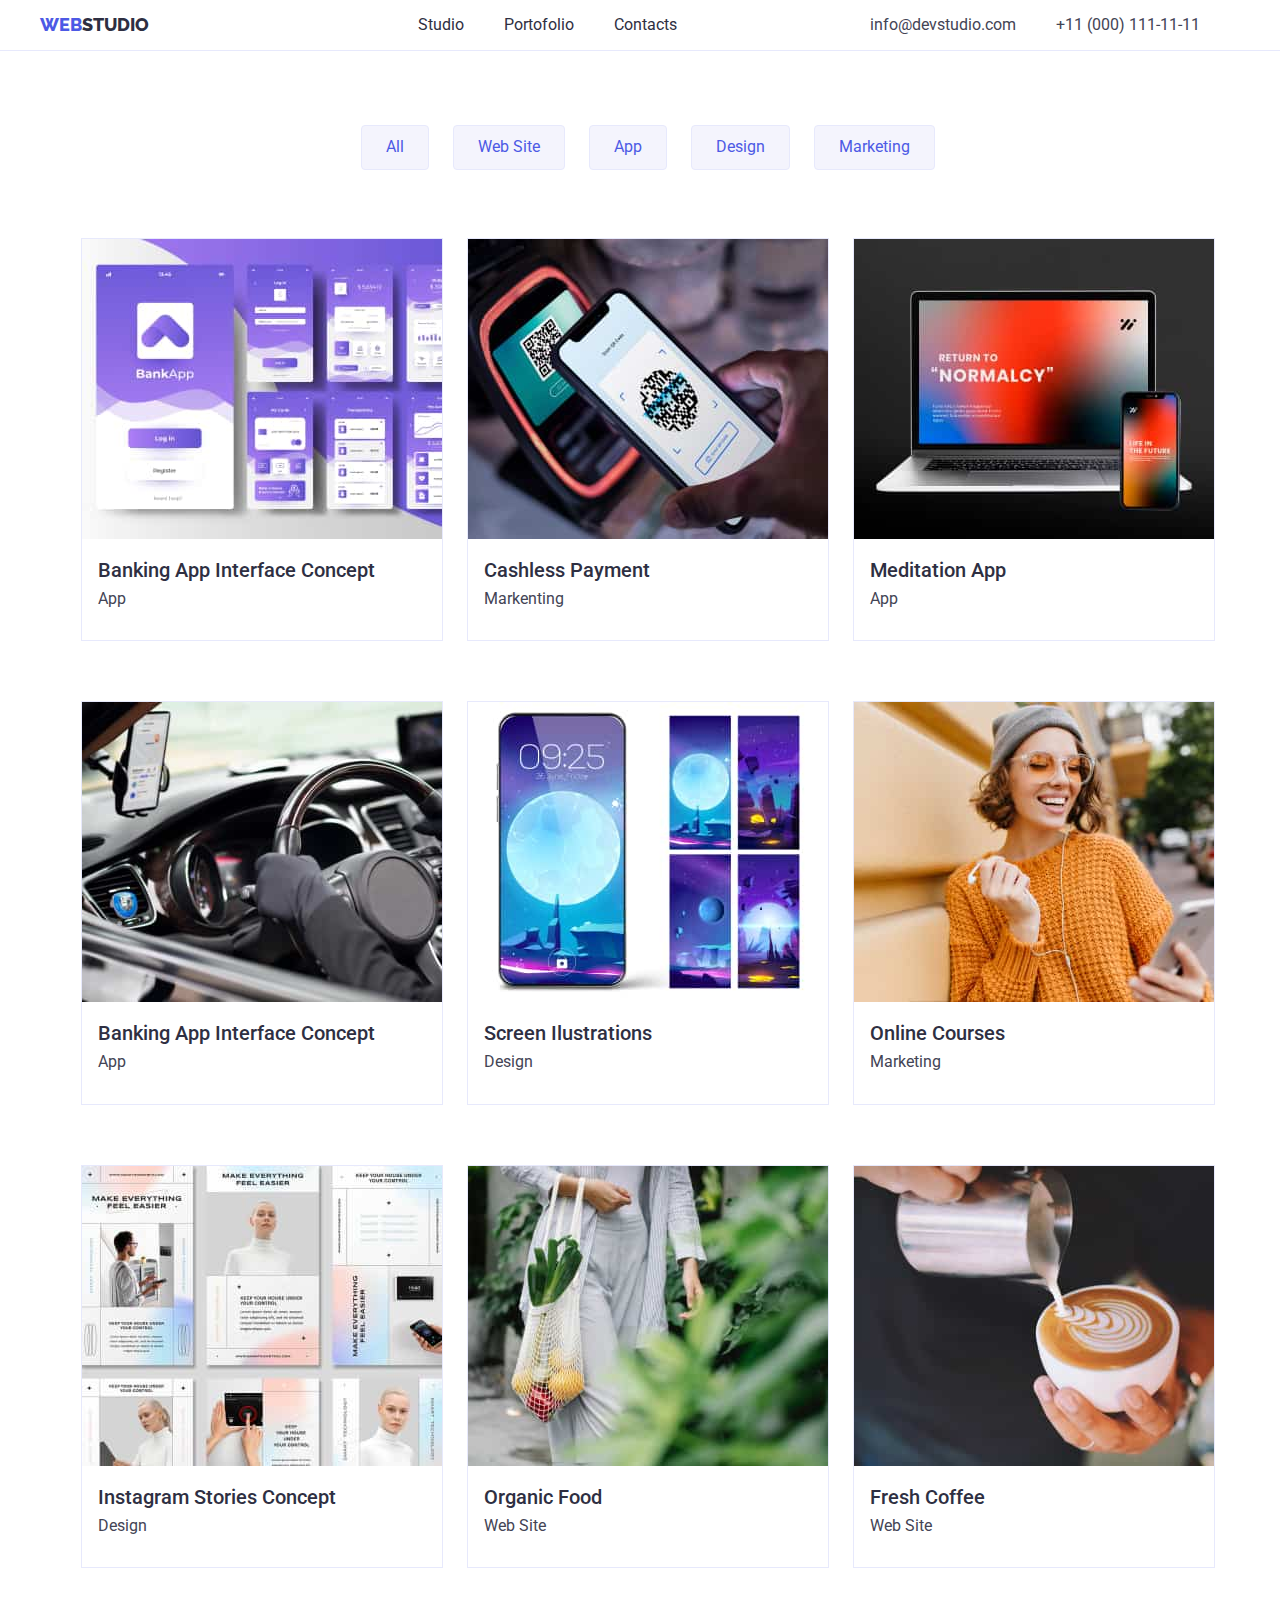
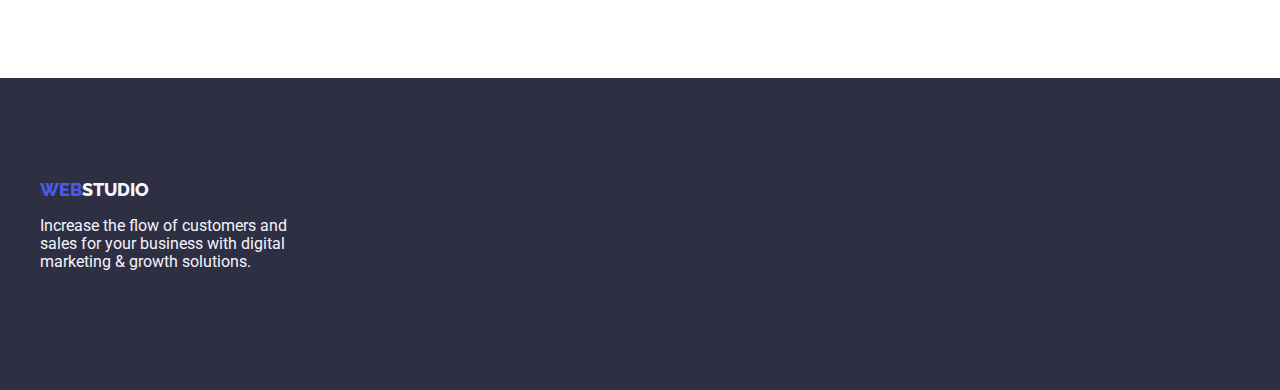
==== portofolio.html @ fc8e598a "Initial commit" ====
<!DOCTYPE html>
<html lang="en">
  <head>
    <meta charset="UTF-8" />
    <meta name="viewport" content="width=device-width, initial-scale=1.0" />
    <title>Portofoliu</title>
    <link
      rel="stylesheet"
      href="https://cdnjs.cloudflare.com/ajax/libs/modern-normalize/1.0.0/modern-normalize.min.css"
    />
    <link rel="stylesheet" href="./css/styles.css" />
    <link
      href="https://fonts.googleapis.com/css?family=Raleway|Roboto"
      rel="stylesheet"
    />
  </head>

  <body>
    <!--Header-->
    <header class="main-header">
      <div class="container">
        <a class="logo-site" href="index.html">STUDIO</a>

        <nav class="main-nav">
          <!-- Navigarea către alte pagini -->
          <ul>
            <li><a href="index.html">Studio</a></li>
            <li><a href="portofolio.html">Portofolio</a></li>
            <li><a href="contacts.html">Contacts</a></li>
          </ul>
        </nav>
        <div class="contact">
          <a href="mailto:info@devstudio.com">info@devstudio.com</a>
          <a href="tel:+11000111-11-11">+11 (000) 111-11-11</a>
        </div>
      </div>
    </header>

    <!--Main-->
    <main>
      <!--Filters section-->
      <section class="filters-section">
        <div class="container">
          <ul>
            <li><button class="button-selection" type="button">All</button></li>
            <li>
              <button class="button-selection" type="button">Web Site</button>
            </li>
            <li><button class="button-selection" type="button">App</button></li>
            <li>
              <button class="button-selection" type="button">Design</button>
            </li>
            <li>
              <button class="button-selection" type="button">Marketing</button>
            </li>
          </ul>
        </div>
      </section>
      <!--First row section-->
      <section class="row-section first-row-section">
        <div class="container">
          <ul>
            <li>
              <img
                src="./images/banking-app.jpg"
                alt="Banking App"
                width="360"
              />
              <h3>Banking App Interface Concept</h3>
              <span>App</span>
            </li>
            <li>
              <img
                src="./images/cashless-payment.jpg"
                alt="Cashless Payment"
                width="360"
              />
              <h3>Cashless Payment</h3>
              <span>Markenting</span>
            </li>
            <li>
              <img
                src="./images/meditation-app.jpg"
                alt="Meditation App"
                width="360"
              />
              <h3>Meditation App</h3>
              <span>App</span>
            </li>
          </ul>
        </div>
      </section>
      <!--Second row section-->
      <section class="row-section second-row-section">
        <div class="container">
          <ul>
            <li>
              <img
                src="./images/taxi-service.jpg"
                alt="Taxi Service"
                width="360"
              />
              <h3>Banking App Interface Concept</h3>
              <span>App</span>
            </li>
            <li>
              <img
                src="./images/screen-ilustrations.jpg"
                alt="Screen Ilustrations"
                width="360"
              />
              <h3>Screen Ilustrations</h3>
              <span>Design</span>
            </li>
            <li>
              <img
                src="./images/online-courses.jpg"
                alt="Online Courses"
                width="360"
              />
              <h3>Online Courses</h3>
              <span>Marketing</span>
            </li>
          </ul>
        </div>
      </section>
      <!--Third row section-->
      <section class="row-section third-row-section">
        <div class="container">
          <ul>
            <li>
              <img
                src="./images/stories-concept.jpg"
                alt="Instagram Stories Concept"
                width="360"
              />
              <h3>Instagram Stories Concept</h3>
              <span>Design</span>
            </li>
            <li>
              <img
                src="./images/organic-food.jpg"
                alt="Organic Food"
                width="360"
              />
              <h3>Organic Food</h3>
              <span>Web Site</span>
            </li>
            <li>
              <img
                src="./images/coffee-cup.jpg"
                alt="Fresh Coffee"
                width="360"
              />
              <h3>Fresh Coffee</h3>
              <span>Web Site</span>
            </li>
          </ul>
        </div>
      </section>
    </main>
    <!--Footer-->
    <footer class="main-footer portofolio">
      <div class="container">
        <a class="logo-site" href="index.html">
          <span class="web">WEB</span>
          <span class="studio"> STUDIO</span>
        </a>
        <p>
          Increase the flow of customers and <br />
          sales for your business with digital <br />
          marketing & growth solutions.
        </p>
      </div>
    </footer>
  </body>
</html>
---- css/styles.css ----
:root {
    --white: #fff;
    --navy-blue: #2E2F42;
    --iris: #4D5AE5;
    --black: #000;
    --cloud: #F4F4FD;
    --ocean: #404BBF;
    --cornflower: #E7E9FC;
    --slate: #434455;
}

.container{
    width: 1200px;
}

body{
    font-family: 'Roboto',
        sans-serif;
}

.main-header {
    background-color: var(--white);
    border-bottom: 1px solid #e7e9fc;
    display: flex;
    justify-content:center;
    align-items: center;
}

.main-header .container{
    display: flex;
    justify-content: space-between;
    align-items: center;
}

.main-header .logo-site {
    font-size: 18px;
    font-family: Raleway;
    font-weight: 800;
    text-decoration: none;
    color: var(--navy-blue);
    margin-right: 76px;
    display: flex;
    justify-content: center;
    align-items: center;
}

.main-header .logo-site::before{
    color: var(--iris);
    content: "WEB";
}

.contact a{
    text-decoration: none;
    color: var(--slate);
    padding-right: 40px;
}

.contact{
    display: flex;
    justify-content:center;
    align-items: center;
}

.main-nav ul{
    display: flex;
    justify-content: space-between;
}

.main-nav li a{
    color: var(--navy-blue);
    text-decoration: none;
}

.main-nav li{
    list-style-type: none;
    margin-right: 40px;
}

section {
    display: flex;
    justify-content: center;
    padding: 94px 0;
    align-items:center;
    text-align: center;
}

.effective-solution-section {
    background-color: var(--navy-blue);
    height: 600px;
}

h1 {
    color: var(--white);
    font-weight: 700;
    font-size: 56px;
    line-height: 107%;
    width: 496px;
    margin-bottom: 48px;
    margin-left: auto;
    margin-right: auto;
}

.button-order {
    background-color: var(--iris);
    color: var(--white);
    padding: 16px 32px;
    margin: 0 auto;
    border-style: none;
    border-radius: 4px;
}

.button-order:hover {
    cursor: pointer;
    transition-duration: 0.4s;
    background-color: var(--cloud);
    color: var(--ocean);
}

.description-section ul{
    display: flex;
}

.description-section li {
    margin-right:24px; 
    list-style-type: none;
}

.description-section{
    margin-bottom: -120px;
}

.description-section h3{
    color: var(--navy-blue);
    font-weight: 500;
    font-size: 20px;
    margin-bottom: 8px;
    text-align: left;
}

h2 {
    color: var(--navy-blue);
    font-weight: 700;
    font-size: 36px;
    margin-bottom: 72px;
    text-align: center;
}

.what-are-we-doing-section ul{
    display: flex;
}

.what-are-we-doing-section li {
    list-style-type: none;
    margin-right: 24px;
}

.our-team-section{
    background-color:var(--cloud) ;
}

.our-team-section ul{
    display: flex;
    justify-content: space-evenly;
}

.our-team-section li {
    list-style-type: none;
    margin-right: 24px;
    background-color: white;
    padding-bottom: 32px;
    display: flex;
    flex-direction: column;
}

.our-team-section span {
    color: var(--slate);
    font-size: 16px;
}

.our-team-section h3 {
    color: var(--navy-blue);
    font-weight: 500;
    font-size: 20px;
    margin-bottom: 8px;
    text-align: center;
}

p{
    color: var(--slate);
    font-size: 16px;
    text-align: left;
}

/* Footer */

.main-footer {
    background-color: var(--navy-blue);
    color: var(--cloud);
    display: flex;
    align-items: center;
    justify-content: center;
    height: 312px;
}

.main-footer p{
    color: var(--cloud);
    display: flex;
    align-items: center;
    justify-content: flex-start;
}

.main-footer .logo-site .web {
    color: var(--iris);
}

.main-footer .logo-site .studio {
    color: var(--cloud);
}

.main-footer .logo-site {
    font-size: 18px;
    font-family: Raleway;
    font-weight: 800;
    text-decoration: none;
    display: flex;
    align-items: center;
    justify-content: flex-start;
}

/* Portofolio */

.filters-section{
    margin-bottom: -152px;
    margin-top: -36px;
}

.filters-section ul {
    display: flex;
    align-items: center;
    justify-content:center;

}

.filters-section li {
    list-style-type: none;
    margin-right: 24px;
}

.button-selection {
    color: var(--iris);
    background-color: var(--cloud);
    text-align: center;
    border-color: var(--cornflower);
    padding: 12px 24px 12px 24px;
    border-width: 1px;
    border-radius: 4px;
    border-style: solid;
}

.button-selection:hover {
    cursor: pointer;
    transition-duration: 0.4s;
    background-color: var(--ocean);
    color: var(--white);
}

.row-section{
    background-color: white;
}
.row-section ul {
    display: flex;
    justify-content: center;
}

.row-section li {
    list-style-type: none;
    margin-right: 24px;
    background-color: white;
    padding-bottom: 32px;
    display: flex;
    flex-direction: column;
    border-style: solid;
    border-color: var(--cornflower);
    border-width: 1px;
    margin-bottom: -160px;
}

.row-section span {
    color: var(--slate);
    font-size: 16px;
    text-align: left;
    padding-left: 16px;
}

.row-section h3 {
    color: var(--navy-blue);
    font-weight: 500;
    font-size: 20px;
    margin-bottom: 8px;
    text-align: left;
    padding-left: 16px;
}

.portofolio{
    margin-top: 160px;
}
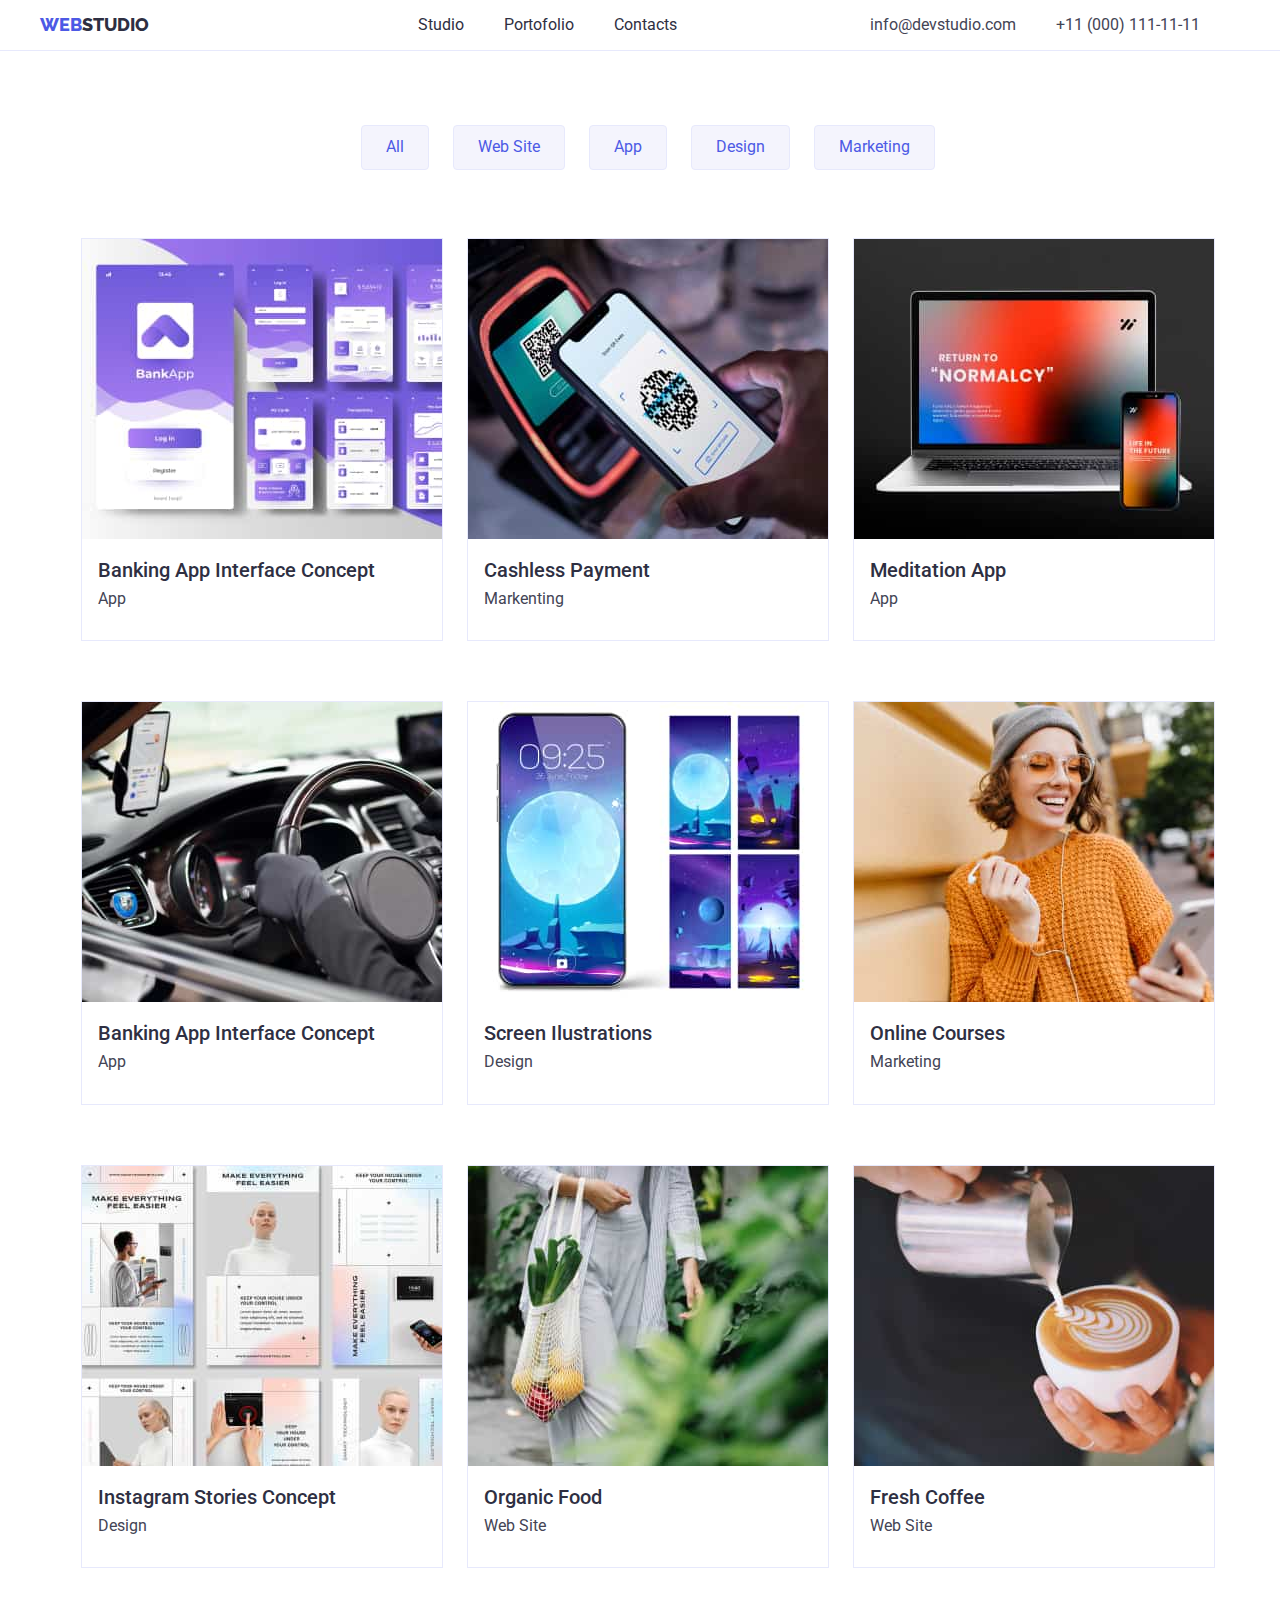
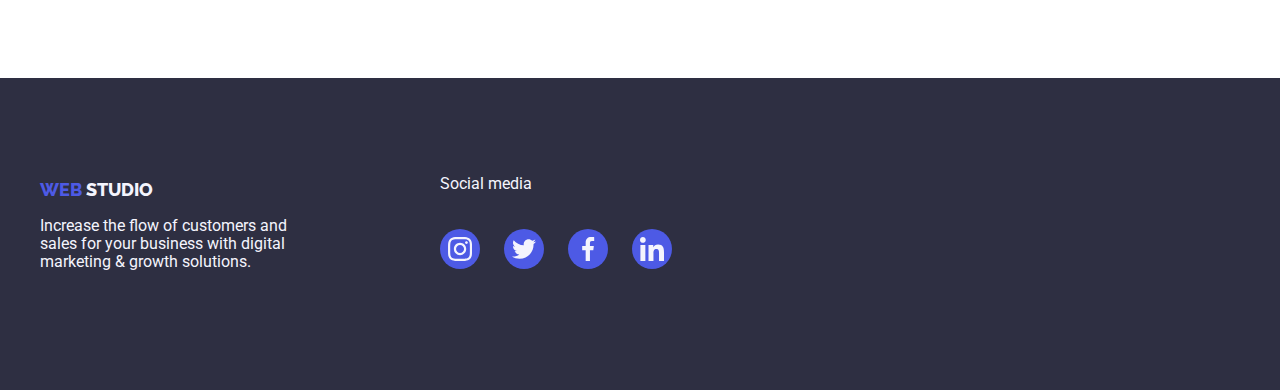
==== commit 1fc555d5: "update" ====
--- a/portofolio.html
+++ b/portofolio.html
@@ -159,18 +159,67 @@
         </div>
       </section>
     </main>
+
     <!--Footer-->
-    <footer class="main-footer portofolio">
+    <footer class="main-footer">
       <div class="container">
-        <a class="logo-site" href="index.html">
-          <span class="web">WEB</span>
-          <span class="studio"> STUDIO</span>
-        </a>
-        <p>
-          Increase the flow of customers and <br />
-          sales for your business with digital <br />
-          marketing & growth solutions.
-        </p>
+        <div class="logo-footer">
+          <a class="logo-site" href="index.html">
+            <span class="web">WEB</span>
+            <span class="studio">STUDIO</span>
+          </a>
+          <p>
+            Increase the flow of customers and <br />
+            sales for your business with digital <br />
+            marketing & growth solutions.
+          </p>
+        </div>
+
+        <div class="social-media">
+          <p>Social media</p>
+          <div class="icons-list-footer">
+            <a
+              href="https://www.instagram.com/"
+              target="_blank"
+              class="icon-footer"
+              aria-label="instagram-link"
+            >
+              <svg>
+                <use href="./images/icons/symbol-defs.svg#icon-instagram"></use>
+              </svg>
+            </a>
+            <a
+              href="https://www.twitter.com/"
+              target="_blank"
+              class="icon-footer"
+              aria-label="twitter-link"
+            >
+              <svg>
+                <use href="./images/icons/symbol-defs.svg#icon-twitter"></use>
+              </svg>
+            </a>
+            <a
+              href="https://www.facebook.com/"
+              target="_blank"
+              class="icon-footer"
+              aria-label="facebook-link"
+            >
+              <svg>
+                <use href="./images/icons/symbol-defs.svg#icon-facebook"></use>
+              </svg>
+            </a>
+            <a
+              href="https://www.linkedin.com/"
+              target="_blank"
+              class="icon-footer"
+              aria-label="linkedin-link"
+            >
+              <svg>
+                <use href="./images/icons/symbol-defs.svg#icon-linkedin"></use>
+              </svg>
+            </a>
+          </div>
+        </div>
       </div>
     </footer>
   </body>
--- a/css/styles.css
+++ b/css/styles.css
@@ -85,8 +85,13 @@
 }
 
 .effective-solution-section {
+    height: 600px;
+    background-image:linear-gradient(to bottom,
+        rgba(46, 47, 66, 0.7), rgba(46, 47, 66, 0.7)),
+        url("../images/people-office.jpg");
+    background-repeat: no-repeat;
+    background-size: cover;
     background-color: var(--navy-blue);
-    height: 600px;
 }
 
 h1 {
@@ -137,6 +142,21 @@
     text-align: left;
 }
 
+.description-icons {
+    border-radius: 4px;
+    width: 264px;
+    height: 112px;
+    background: #f4f4fd;
+    display: flex;
+    justify-content: center;
+    align-items: center;
+}
+
+.description-icons svg {
+    width: 64px;
+    height: 64px;
+}
+
 h2 {
     color: var(--navy-blue);
     font-weight: 700;
@@ -147,6 +167,7 @@
 
 .what-are-we-doing-section ul{
     display: flex;
+    flex-wrap: wrap;
 }
 
 .what-are-we-doing-section li {
@@ -161,6 +182,7 @@
 .our-team-section ul{
     display: flex;
     justify-content: space-evenly;
+    flex-wrap: wrap;
 }
 
 .our-team-section li {
@@ -185,6 +207,29 @@
     text-align: center;
 }
 
+.icons-list {
+    display: flex;
+    justify-content: center;
+    gap: 10px;
+    margin-top: 30px;
+}
+
+.icons-list .icon svg {
+    width: 20px;
+    height: 20px;
+}
+
+.icons-list .icon {
+    width: 44px;
+    height: 44px;
+    background-color: var(--iris);
+    border-radius: 50%;
+    display: flex;
+    justify-content: center;
+    align-items: center;
+    color: var(--cloud);
+}
+
 p{
     color: var(--slate);
     font-size: 16px;
@@ -194,26 +239,40 @@
 /* Footer */
 
 .main-footer {
+    box-sizing: border-box;
     background-color: var(--navy-blue);
     color: var(--cloud);
     display: flex;
-    align-items: center;
-    justify-content: center;
-    height: 312px;
-}
-
-.main-footer p{
-    color: var(--cloud);
-    display: flex;
-    align-items: center;
-    justify-content: flex-start;
-}
+    align-items:center;
+    justify-content: center;
+    height: 312px;    
+    width: 100%;
+}
+
+.main-footer .container{
+display: flex;
+    align-items: center;
+    justify-content: center;
+}
+
+.logo-footer, .social-media{
+    display: flex;
+    flex-direction: column;
+    flex-basis: 100%;
+    flex: 1;
+}
+
+.social-media {
+    margin-left:-400px;
+    margin-bottom: 40px;
+} 
+
 
 .main-footer .logo-site .web {
     color: var(--iris);
 }
 
-.main-footer .logo-site .studio {
+.main-footer .logo-site .studio, .main-footer p{
     color: var(--cloud);
 }
 
@@ -222,9 +281,28 @@
     font-family: Raleway;
     font-weight: 800;
     text-decoration: none;
-    display: flex;
-    align-items: center;
-    justify-content: flex-start;
+}
+
+.icons-list-footer {
+    display: flex;
+    gap: 24px;
+    margin-top: 20px;
+}
+
+.icon-footer svg {
+    width: 24px;
+    height: 24px;
+}
+
+.icon-footer {
+    width: 40px;
+    height: 40px;
+    background-color: var(--iris);
+    border-radius: 50%;
+    display: flex;
+    justify-content: center;
+    align-items: center;
+    color: var(--cloud);
 }
 
 /* Portofolio */
@@ -266,6 +344,11 @@
 
 .row-section{
     background-color: white;
+    
+}
+
+.third-row-section{
+    margin-bottom: 160px;
 }
 .row-section ul {
     display: flex;
